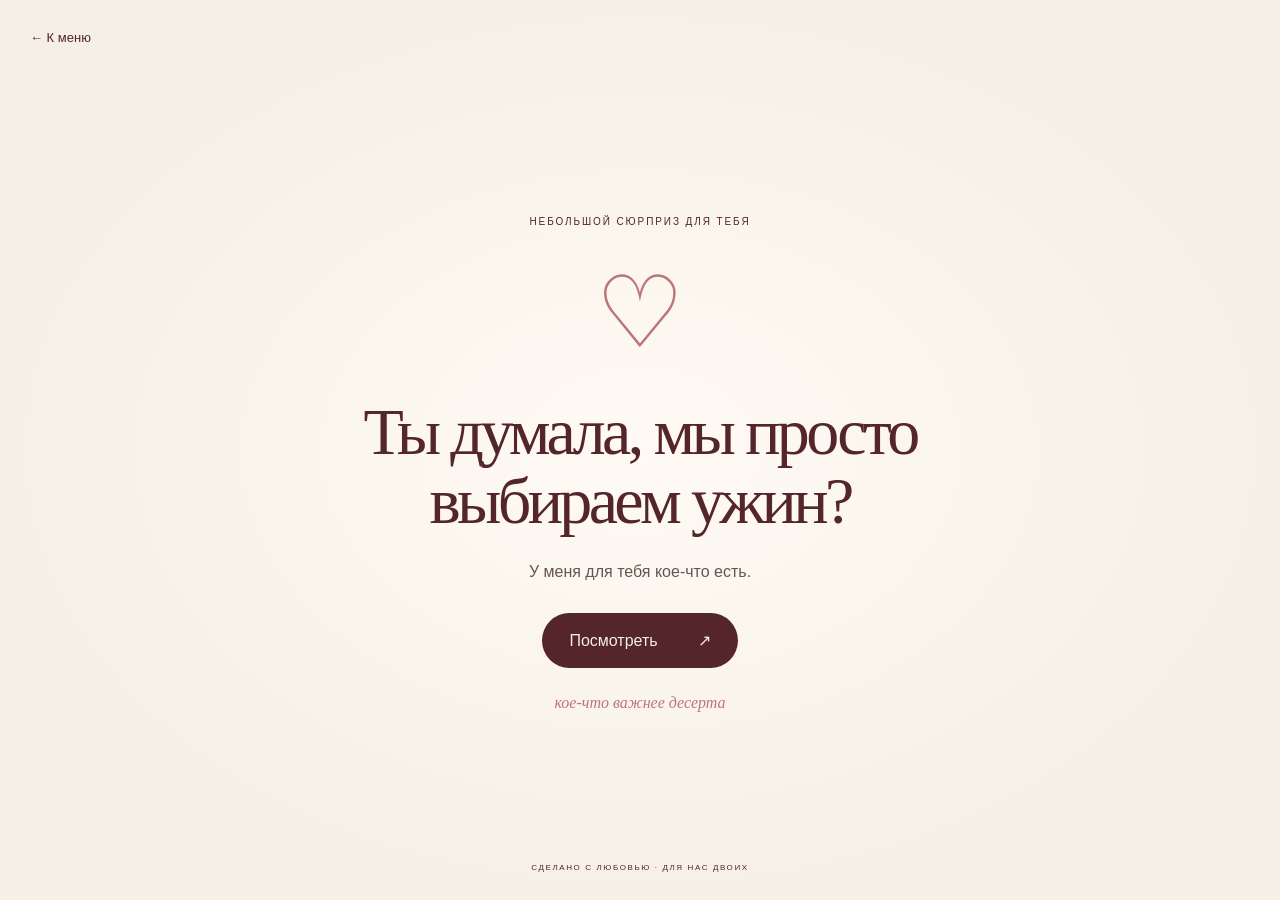
==== love.html @ b298af9b "for my ulyasha" ====
<!DOCTYPE html>
<html lang="ru">
<head>
<meta charset="UTF-8"><meta name="viewport" content="width=device-width, initial-scale=1">
<meta name="theme-color" content="#f5efe5"><title>Один год с тобой</title>
<link rel="stylesheet" href="love.css"><script src="love-content.js" defer></script><script src="love.js" defer></script>
</head>
<body>
<a class="skip" href="#album">К альбому</a>
<section class="invitation" id="invitation" aria-labelledby="invite-title">
<a class="back" href="menu.html#c-surprise">← К меню</a>
<div class="invitation__inner"><span class="eyebrow">НЕБОЛЬШОЙ СЮРПРИЗ ДЛЯ ТЕБЯ</span><span class="heart" aria-hidden="true">♡</span><h1 id="invite-title"></h1><p id="invite-note"></p><button class="pill" id="enter" type="button">Посмотреть <span aria-hidden="true">↗</span></button><span class="handwritten">кое-что важнее десерта</span></div>
<span class="invitation__foot">СДЕЛАНО С ЛЮБОВЬЮ · ДЛЯ НАС ДВОИХ</span>
</section>
<main id="album" hidden>
<header class="topline"><a href="menu.html#c-surprise">← Назад к ужину</a><span>НАША МАЛЕНЬКАЯ ИСТОРИЯ</span><span aria-hidden="true">♡</span></header>
<section class="hero">
<div class="hero__text"><p class="eyebrow" id="greeting"></p><h1 id="album-title" tabindex="-1"></h1><p class="hero__subtitle" id="subtitle"></p><p id="date"></p><a class="text-link" href="#moments">Листать воспоминания <span aria-hidden="true">↓</span></a></div>
<figure class="hero__photo"><button class="photo-open" data-photo="cover" data-alt="Твой портрет в кафе" aria-label="Открыть портрет"><img src="images/us/cover.webp" width="1050" height="1400" alt="Твой портрет в кафе" fetchpriority="high"></button><figcaption class="handwritten">моя любимая ♡</figcaption><span class="photo-stamp" aria-hidden="true">LOVE<br>NOTES</span></figure>
</section>
<div class="dedication"><span aria-hidden="true">✳</span><p id="dedication"></p><span class="eyebrow">И Я ВЫБИРАЛ БЫ СНОВА</span></div>
<section class="moments section" id="moments"><div class="section-heading"><span class="eyebrow">01 / СОХРАНИТЬ В ПАМЯТИ</span><h2>Наши <em>моменты</em></h2><p>Не все. Просто те, на которые хочется смотреть ещё.</p></div><div id="memories" class="memory-grid"></div></section>
<section class="details section"><div class="section-heading"><span class="eyebrow">02 / МОИ ЛЮБИМЫЕ ДЕТАЛИ</span><h2>Столько причин<br><em>улыбаться.</em></h2></div><div class="details-grid" id="details"></div><p class="details-note handwritten">И на каждой фотографии — ты.</p></section>
<section class="fun section"><div class="section-heading"><span class="eyebrow">03 / БЫТЬ СОБОЙ</span><h2>А ещё мы<br><em>вот такие.</em></h2><p>Мой любимый вид несерьёзности.</p></div><div class="fun-controls"><span>Листай фотографии →</span><div><button id="fun-prev" type="button" aria-label="Предыдущие смешные фото">←</button><button id="fun-next" type="button" aria-label="Следующие смешные фото">→</button></div></div><div class="fun-strip" id="funny" tabindex="0" aria-label="Наши смешные фотографии"></div></section>
<section class="letter-section section" id="letter"><span class="eyebrow">04 / САМОЕ ГЛАВНОЕ</span><h2>У меня для тебя<br><em>письмо.</em></h2><p>Его не было в меню. Но оно было в планах.</p>
<button class="envelope" id="letter-toggle" type="button" aria-expanded="false" aria-controls="letter-paper"><span class="envelope__address handwritten">только тебе</span><span class="seal" aria-hidden="true">♡</span><span class="envelope__action">Нажми, чтобы открыть</span></button>
<article class="letter-paper" id="letter-paper" hidden tabindex="-1"><span class="eyebrow">НЕСКОЛЬКО СЛОВ ОТ МЕНЯ</span><h3 id="letter-title"></h3><div id="letter-body"></div><p class="handwritten signature" id="signature"></p><button class="text-link" id="letter-close" type="button">Сложить письмо ↑</button></article>
</section>
<footer class="ending"><img src="images/us/drawing.webp" alt="Наш нарисованный портрет у деревянной лестницы" width="440" height="550" loading="lazy"><p class="handwritten">мы — моя любимая история</p><h2 id="ending"></h2><a class="text-link" href="#album">Перелистать сначала ↑</a><span class="eyebrow">С ЛЮБОВЬЮ, ДЕНИС ♡</span></footer>
</main>
<dialog id="viewer" aria-label="Просмотр фотографии"><button class="viewer-close" aria-label="Закрыть фотографию" type="button">×</button><img id="viewer-image" alt=""><p id="viewer-caption"></p></dialog>
<noscript><p class="noscript">Для открытия интерактивного альбома включи JavaScript в браузере.</p></noscript>
</body></html>
---- love.css ----
/* Цвета и размеры можно менять здесь. Сайт не зависит от внешних шрифтов. */
:root {
  --paper:#f5efe5;
  --ink:#542529;
  --rose:#bb7677;
  --line:#d9c5b9;
  --body:#655651;
  --serif:Georgia,'Times New Roman',serif
}
* {
  box-sizing:border-box
}
html {
  scroll-behavior:smooth;
  scroll-padding-top:25px
}
body {
  margin:0;
  background:var(--paper);
  color:var(--ink);
  font-family:Arial,sans-serif;
  font-size:16px;
  line-height:1.6
}
button,a {
  -webkit-tap-highlight-color:transparent
}
button {
  font:inherit;
  cursor:pointer
}
a {
  color:inherit
}
button {
  color:inherit
}
img {
  display:block;
  max-width:100%;
  height:auto
}
button:focus-visible,a:focus-visible,[tabindex]:focus-visible {
  outline:3px solid var(--rose);
  outline-offset:6px
}
[hidden] {
  display:none!important
}
h1,h2,h3,p,figure {
  margin:0
}
h1,h2,h3 {
  font-family:var(--serif);
  font-weight:400;
  line-height:1.04;
  letter-spacing:-.055em
}
em {
  font-weight:400;
  color:var(--rose)
}
.eyebrow {
  font-size:10px;
  letter-spacing:.19em;
  line-height:1.6
}
.handwritten {
  font-family:'Segoe Print','Comic Sans MS',cursive;
  font-style:italic
}
.skip {
  position:absolute;
  left:10px;
  top:-100px;
  z-index:10
}
.skip:focus {
  top:10px;
  background:white
}
.back {
  position:absolute;
  top:28px;
  left:30px;
  font-size:13px;
  text-decoration:none
}
.invitation {
  min-height:100svh;
  display:flex;
  justify-content:center;
  align-items:center;
  text-align:center;
  padding:110px 24px 80px;
  position:relative;
  background:radial-gradient(ellipse at center,#fffaf4 0%,var(--paper) 75%)
}
.invitation__inner {
  max-width:650px;
  display:flex;
  align-items:center;
  flex-direction:column
}
.heart {
  font:100px var(--serif);
  color:var(--rose);
  line-height:1.2;
  margin:24px 0
}
.invitation h1 {
  font-size:clamp(40px,7vw,66px);
  max-width:620px
}
.invitation p {
  margin:24px 0 28px;
  color:var(--body)
}
.pill {
  background:var(--ink);
  color:var(--paper);
  border:0;
  padding:15px 27px;
  border-radius:40px;
  display:inline-flex;
  gap:40px;
  align-items:center
}
.pill:hover {
  background:#75373d
}
.invitation .handwritten {
  font-size:16px;
  color:var(--rose);
  margin-top:22px
}
.invitation__foot {
  position:absolute;
  bottom:25px;
  font-size:8px;
  letter-spacing:.2em
}
.topline {
  max-width:1200px;
  margin:auto;
  padding:26px 36px;
  display:flex;
  justify-content:space-between;
  gap:20px;
  align-items:center;
  border-bottom:1px solid var(--line);
  font-size:10px;
  letter-spacing:.1em
}
.topline a {
  text-decoration:none;
  font-size:12px;
  letter-spacing:0
}
.topline>span:last-child {
  font-size:25px
}
.hero {
  max-width:1130px;
  margin:auto;
  padding:90px 38px 100px;
  display:grid;
  grid-template-columns:1.1fr 1fr;
  align-items:center;
  gap:60px
}
.hero h1 {
  font-size:clamp(64px,8vw,108px);
  max-width:600px;
  margin:25px 0
}
.hero__subtitle {
  color:var(--body);
  max-width:280px;
  line-height:1.8
}
.hero #date {
  font-size:13px;
  margin-top:15px;
  color:var(--rose)
}
.text-link {
  display:inline-block;
  font-size:13px;
  text-decoration:none;
  border:0;
  border-bottom:1px solid var(--rose);
  background:none;
  padding:4px 0
}
.hero .text-link {
  margin-top:35px
}
.hero__photo {
  position:relative;
  background:#fffaf4;
  padding:13px 13px 21px;
  transform:rotate(3deg);
  box-shadow:0 12px 35px #54252915;
  max-width:430px
}
.hero__photo img {
  aspect-ratio:3/4;
  object-fit:cover
}
.photo-open {
  display:block;
  border:0;
  background:transparent;
  padding:0;
  width:100%;
  text-align:left
}
.hero__photo figcaption {
  text-align:center;
  font-size:23px;
  padding-top:13px
}
.photo-stamp {
  position:absolute;
  right:-20px;
  top:-24px;
  width:78px;
  height:78px;
  background:var(--ink);
  border:4px double var(--paper);
  color:var(--paper);
  border-radius:50%;
  display:grid;
  align-content:center;
  text-align:center;
  font-size:11px;
  line-height:1.4;
  letter-spacing:.12em;
  transform:rotate(13deg);
  pointer-events:none
}
.dedication {
  border-top:1px solid var(--line);
  border-bottom:1px solid var(--line);
  text-align:center;
  padding:60px 24px
}
.dedication>span:first-child {
  color:var(--rose);
  font-size:30px
}
.dedication p {
  font-family:var(--serif);
  font-size:clamp(26px,4vw,42px);
  line-height:1.3;
  max-width:760px;
  margin:15px auto 25px;
  letter-spacing:-.025em
}
.section {
  max-width:1130px;
  margin:0 auto;
  padding:100px 38px
}
.section-heading {
  margin-bottom:50px
}
.section-heading h2,.letter-section h2 {
  font-size:clamp(44px,6vw,74px);
  margin:18px 0 22px
}
.section-heading p,.letter-section>p {
  color:var(--body);
  font-size:14px;
  max-width:370px
}
.memory-grid {
  display:grid;
  grid-template-columns:1fr 1fr;
  gap:75px 65px
}
.memory:nth-child(even) {
  margin-top:110px
}
.memory:nth-child(3) {
  margin-top:-70px
}
.memory__photo {
  position:relative
}
.memory__photo img {
  width:100%;
  aspect-ratio:4/5;
  object-fit:cover
}
.memory:nth-child(3) img {
  aspect-ratio:4/3
}
.memory__number {
  display:block;
  font-size:10px;
  letter-spacing:.15em;
  color:var(--rose);
  margin:24px 0 12px
}
.memory h3 {
  font-size:33px;
  letter-spacing:-.035em;
  margin-bottom:14px;
  line-height:1.13
}
.memory p {
  font-size:14px;
  color:var(--body);
  max-width:330px
}
.details {
  border-top:1px solid var(--line)
}
.details-grid {
  display:grid;
  grid-template-columns:repeat(3,1fr);
  gap:25px
}
.detail {
  padding:10px 10px 18px;
  background:#fffaf4;
  box-shadow:0 8px 24px #54252910;
  transform:rotate(-3deg)
}
.detail:nth-child(2) {
  transform:rotate(3deg);
  margin-top:28px
}
.detail:nth-child(3) {
  transform:rotate(-1deg)
}
.detail img {
  aspect-ratio:3/4;
  object-fit:cover;
  width:100%
}
.detail figcaption {
  font-size:16px;
  text-align:center;
  margin-top:14px
}
.details-note {
  text-align:right;
  color:var(--rose);
  margin-top:45px;
  font-size:23px
}
.fun {
  border-top:1px solid var(--line)
}
.fun-controls {
  display:flex;
  justify-content:space-between;
  align-items:center;
  font-size:12px;
  color:var(--body);
  margin-bottom:22px
}
.fun-controls button {
  width:40px;
  height:40px;
  border:1px solid var(--line);
  border-radius:50%;
  background:none;
  margin-left:8px
}
.fun-strip {
  display:flex;
  gap:22px;
  overflow-x:auto;
  scroll-snap-type:x mandatory;
  padding:5px 5px 25px;
  scrollbar-color:var(--rose) transparent;
  scrollbar-width:thin
}
.fun-card {
  flex:0 0 29%;
  min-width:220px;
  scroll-snap-align:start;
  background:#fffaf4;
  padding:10px 10px 20px
}
.fun-card img {
  aspect-ratio:3/4;
  object-fit:cover;
  width:100%
}
.fun-card figcaption {
  padding-top:16px;
  text-align:center;
  font-size:15px
}
.letter-section {
  text-align:center;
  border-top:1px solid var(--line)
}
.letter-section>p {
  margin:auto
}
.envelope {
  margin:45px auto 0;
  width:min(100%,440px);
  height:275px;
  position:relative;
  border:1px solid #d8b6a8;
  background:linear-gradient(150deg,transparent 49.5%,#d8b6a8 50%,transparent 50.5%) top left/50% 70% no-repeat,linear-gradient(210deg,transparent 49.5%,#d8b6a8 50%,transparent 50.5%) top right/50% 70% no-repeat,#eddbcb;
  box-shadow:0 15px 40px #54252912;
  display:flex;
  flex-direction:column;
  align-items:center;
  justify-content:center;
  gap:14px;
  transition:transform .25s
}
.envelope:hover {
  transform:translateY(-4px) rotate(-1deg)
}
.envelope__address {
  font-size:24px
}
.seal {
  width:58px;
  height:58px;
  display:grid;
  place-items:center;
  border-radius:50%;
  background:var(--ink);
  color:var(--paper);
  font-size:34px;
  box-shadow:0 3px 0 #36181b
}
.envelope__action {
  font-size:11px;
  margin-top:5px
}
.letter-paper {
  background:#fffcf6;
  text-align:left;
  max-width:640px;
  margin:38px auto 0;
  padding:50px;
  box-shadow:0 10px 40px #5425290d;
  border-top:3px solid var(--rose)
}
.letter-paper h3 {
  font-size:42px;
  margin:24px 0 30px
}
.letter-paper p {
  font-size:16px;
  line-height:1.95;
  color:var(--body);
  margin-bottom:22px
}
.letter-paper .signature {
  font-size:27px;
  color:var(--ink);
  margin:36px 0
}
.ending {
  text-align:center;
  padding:0 24px 55px
}
.ending>img {
  width:260px;
  max-height:340px;
  object-fit:contain;
  margin:0 auto 20px;
  mix-blend-mode:multiply
}
.ending>.handwritten {
  color:var(--rose);
  font-size:20px;
  margin-bottom:25px
}
.ending h2 {
  font-size:clamp(36px,5vw,60px);
  max-width:650px;
  margin:auto
}
.ending .text-link {
  margin:30px 0 50px
}
.ending .eyebrow {
  display:block
}
#viewer {
  border:0;
  background:transparent;
  color:white;
  width:100%;
  max-width:1000px;
  max-height:100svh;
  padding:50px 25px 20px;
  text-align:center;
  overflow:auto
}
#viewer::backdrop {
  background:#241519f2
}
#viewer img {
  max-height:78svh;
  max-width:100%;
  width:auto;
  object-fit:contain;
  margin:auto
}
#viewer p {
  font-size:13px;
  margin-top:16px
}
.viewer-close {
  position:fixed;
  top:15px;
  right:20px;
  background:var(--paper);
  border:0;
  border-radius:50%;
  width:40px;
  height:40px;
  font-size:25px;
  color:var(--ink)
}
.noscript {
  padding:20px;
  text-align:center
}
@media(max-width:650px) {
  .topline {
  padding:18px 22px
}
.topline>span:nth-child(2) {
  font-size:8px;
  max-width:100px;
  text-align:right
}
.hero {
  padding:48px 25px 65px;
  grid-template-columns:1fr;
  gap:48px
}
.hero h1 {
  font-size:76px;
  max-width:340px
}
.hero__text {
  padding-right:10px
}
.hero__subtitle {
  font-size:14px;
  max-width:240px
}
.hero .text-link {
  margin-top:20px
}
.hero__photo {
  width:85%;
  margin:0 auto;
  padding:10px 10px 14px
}
.hero__photo figcaption {
  font-size:20px
}
.photo-stamp {
  width:62px;
  height:62px;
  right:-16px;
  top:-18px;
  font-size:9px
}
.section {
  padding:65px 25px
}
.section-heading {
  margin-bottom:35px
}
.section-heading h2,.letter-section h2 {
  font-size:51px
}
.memory-grid {
  grid-template-columns:1fr;
  gap:42px
}
.memory:nth-child(even),.memory:nth-child(3) {
  margin-top:0
}
.memory:nth-child(even) {
  padding-left:27px
}
.memory:nth-child(odd) {
  padding-right:14px
}
.memory h3 {
  font-size:31px
}
.memory__number {
  margin-top:20px
}
.details-grid {
  grid-template-columns:1fr 1fr;
  gap:20px 12px
}
.detail:last-child {
  grid-column:1/-1;
  width:62%;
  justify-self:center;
  margin-top:8px;
  transform:rotate(-4deg)
}
.detail figcaption {
  font-size:12px
}
.details-note {
  font-size:18px;
  text-align:center;
  margin-top:30px
}
.fun-card {
  flex-basis:76%;
  min-width:0
}
.fun-strip {
  gap:16px
}
.letter-paper {
  padding:30px 24px
}
.letter-paper h3 {
  font-size:36px
}
.envelope {
  height:220px
}
.ending>img {
  width:220px
}
.ending>.handwritten {
  font-size:17px
}
.invitation h1 {
  font-size:46px
}
.invitation .eyebrow {
  font-size:9px
}
.heart {
  font-size:85px;
  margin:20px 0
}
.dedication {
  padding:40px 25px
}
.dedication p {
  font-size:30px
}
}
@media(max-width:350px) {
  .hero h1 {
  font-size:64px
}
.section-heading h2,.letter-section h2 {
  font-size:44px
}
.invitation h1 {
  font-size:39px
}
.topline {
  gap:10px
}
}
@media(prefers-reduced-motion:reduce) {
  html {
  scroll-behavior:auto
}
*,*::before,*::after {
  transition:none!important;
  animation:none!important
}
}
@media (min-width:651px) and (max-width:900px) {
  .hero {
  gap:30px;
  padding-left:40px;
  padding-right:55px
}
.photo-stamp {
  right:0
}
.hero h1 {
  font-size:64px
}
}
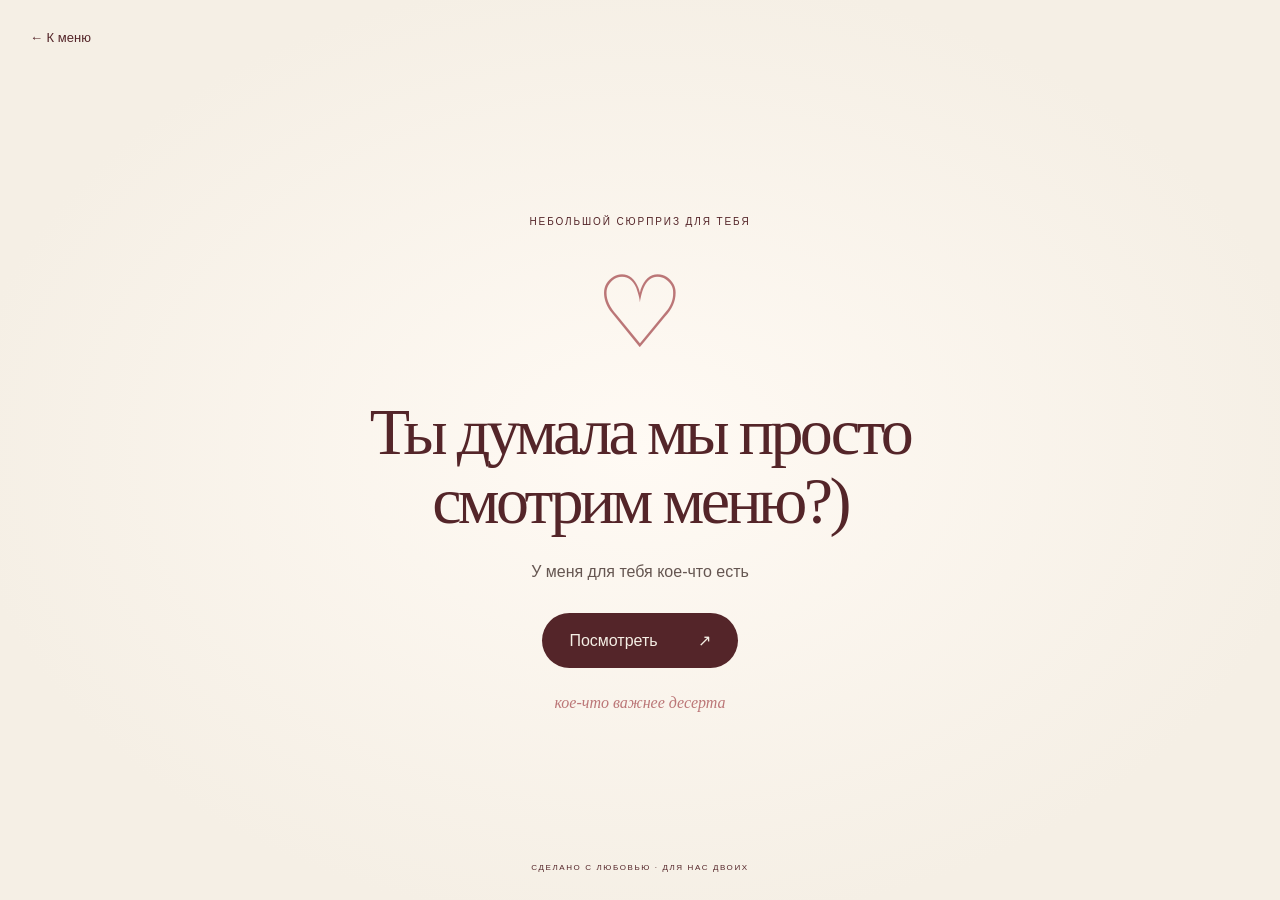
==== commit fe75b5a5: "Добавил фотографии в альбом" ====
--- a/love.html
+++ b/love.html
@@ -3,7 +3,7 @@
 <head>
 <meta charset="UTF-8"><meta name="viewport" content="width=device-width, initial-scale=1">
 <meta name="theme-color" content="#f5efe5"><title>Один год с тобой</title>
-<link rel="stylesheet" href="love.css"><script src="love-content.js" defer></script><script src="love.js" defer></script>
+<link rel="stylesheet" href="love.css"><link rel="stylesheet" href="love-extras.css"><script src="love-content.js" defer></script><script src="love.js" defer></script><script src="love-extras.js" defer></script>
 </head>
 <body>
 <a class="skip" href="#album">К альбому</a>
@@ -15,19 +15,26 @@
 <main id="album" hidden>
 <header class="topline"><a href="menu.html#c-surprise">← Назад к ужину</a><span>НАША МАЛЕНЬКАЯ ИСТОРИЯ</span><span aria-hidden="true">♡</span></header>
 <section class="hero">
-<div class="hero__text"><p class="eyebrow" id="greeting"></p><h1 id="album-title" tabindex="-1"></h1><p class="hero__subtitle" id="subtitle"></p><p id="date"></p><a class="text-link" href="#moments">Листать воспоминания <span aria-hidden="true">↓</span></a></div>
+<div class="hero__text"><p class="eyebrow" id="greeting"></p><h1 id="album-title" tabindex="-1"></h1><p class="hero__subtitle" id="subtitle"></p><p id="date"></p><a class="text-link" href="#moments">Листать воспоминания <span aria-hidden="true">↓</span></a><div class="random-photo-control"><button class="text-link" id="random-photo" type="button">Случайное фото ↗</button></div></div>
 <figure class="hero__photo"><button class="photo-open" data-photo="cover" data-alt="Твой портрет в кафе" aria-label="Открыть портрет"><img src="images/us/cover.webp" width="1050" height="1400" alt="Твой портрет в кафе" fetchpriority="high"></button><figcaption class="handwritten">моя любимая ♡</figcaption><span class="photo-stamp" aria-hidden="true">LOVE<br>NOTES</span></figure>
 </section>
 <div class="dedication"><span aria-hidden="true">✳</span><p id="dedication"></p><span class="eyebrow">И Я ВЫБИРАЛ БЫ СНОВА</span></div>
-<section class="moments section" id="moments"><div class="section-heading"><span class="eyebrow">01 / СОХРАНИТЬ В ПАМЯТИ</span><h2>Наши <em>моменты</em></h2><p>Не все. Просто те, на которые хочется смотреть ещё.</p></div><div id="memories" class="memory-grid"></div></section>
-<section class="details section"><div class="section-heading"><span class="eyebrow">02 / МОИ ЛЮБИМЫЕ ДЕТАЛИ</span><h2>Столько причин<br><em>улыбаться.</em></h2></div><div class="details-grid" id="details"></div><p class="details-note handwritten">И на каждой фотографии — ты.</p></section>
-<section class="fun section"><div class="section-heading"><span class="eyebrow">03 / БЫТЬ СОБОЙ</span><h2>А ещё мы<br><em>вот такие.</em></h2><p>Мой любимый вид несерьёзности.</p></div><div class="fun-controls"><span>Листай фотографии →</span><div><button id="fun-prev" type="button" aria-label="Предыдущие смешные фото">←</button><button id="fun-next" type="button" aria-label="Следующие смешные фото">→</button></div></div><div class="fun-strip" id="funny" tabindex="0" aria-label="Наши смешные фотографии"></div></section>
-<section class="letter-section section" id="letter"><span class="eyebrow">04 / САМОЕ ГЛАВНОЕ</span><h2>У меня для тебя<br><em>письмо.</em></h2><p>Его не было в меню. Но оно было в планах.</p>
+<section class="moments section" id="moments"><div class="section-heading"><span class="eyebrow">01 / СОХРАНИТЬ В ПАМЯТИ</span><h2>Наши <em>моменты</em></h2><p>Не все Просто те, на которые хочется смотреть еще</p></div><div id="memories" class="memory-grid"></div></section>
+<section class="details section"><div class="section-heading"><span class="eyebrow">02 / МОИ ЛЮБИМЫЕ ДЕТАЛИ</span><h2>Столько причин<br><em>улыбаться</em></h2></div><div class="details-grid" id="details"></div><p class="details-note handwritten">И на каждой фотографии — ты</p></section>
+<section class="fun section fun-album"><div class="section-heading"><span class="eyebrow">03 / НАШИ ФОТО</span><h2>Еще немного <em>нас</em></h2></div><div class="fun-grid" id="funny" aria-label="Наши фотографии"></div></section>
+
+
+<section class="section pockets" id="pockets"><div class="section-heading"><span class="eyebrow">04 / Я РЯДОМ, ДАЖЕ ЗДЕСЬ</span><h2>Открой,<br><em>когда</em></h2><p>Маленькие письма для разных дней Выбирай то, которое нужно сейчас</p></div><div id="pocket-grid"></div></section>
+<section class="section game-section" id="game"><div class="section-heading"><span class="eyebrow">05 / МЫ ВСЕГДА НАХОДИМ ДРУГ ДРУГА</span><h2>Найди <em>нас</em></h2><p>Переворачивай по две карточки и найди все пары Здесь можно никуда не торопиться</p></div><div class="game-toolbar"><p id="game-score" role="status"></p><button class="text-link" id="game-reset" type="button">Начать заново ↻</button></div><div id="memory-game" aria-label="Игра на поиск пар"></div><p id="game-win" class="win-note" role="status" hidden>Все пары вместе! Твой приз — один очень долгий обним ♡</p></section>
+<section class="section little-things"><div class="section-heading"><span class="eyebrow">06 / ЕЩЕ НЕМНОГО ХОРОШЕГО</span><h2>Для улыбки<br><em>И для нас</em></h2></div><div class="little-grid little-grid--single"><article><span class="eyebrow">КАРМАННЫЙ ЗАПАС НЕЖНОСТИ</span><p id="compliment" aria-live="polite">Кажется, кому-то здесь нужен комплимент</p><button class="pill" id="compliment-button" type="button">Это мне ♡</button></article></div></section>
+<section class="letter-section section" id="letter"><span class="eyebrow">07 / САМОЕ ГЛАВНОЕ</span><h2>У меня для тебя<br><em>письмо</em></h2><p>Его не было в меню Но оно было в планах</p>
 <button class="envelope" id="letter-toggle" type="button" aria-expanded="false" aria-controls="letter-paper"><span class="envelope__address handwritten">только тебе</span><span class="seal" aria-hidden="true">♡</span><span class="envelope__action">Нажми, чтобы открыть</span></button>
 <article class="letter-paper" id="letter-paper" hidden tabindex="-1"><span class="eyebrow">НЕСКОЛЬКО СЛОВ ОТ МЕНЯ</span><h3 id="letter-title"></h3><div id="letter-body"></div><p class="handwritten signature" id="signature"></p><button class="text-link" id="letter-close" type="button">Сложить письмо ↑</button></article>
 </section>
-<footer class="ending"><img src="images/us/drawing.webp" alt="Наш нарисованный портрет у деревянной лестницы" width="440" height="550" loading="lazy"><p class="handwritten">мы — моя любимая история</p><h2 id="ending"></h2><a class="text-link" href="#album">Перелистать сначала ↑</a><span class="eyebrow">С ЛЮБОВЬЮ, ДЕНИС ♡</span></footer>
+<footer class="ending"><img src="images/us/drawing.webp" alt="Наш нарисованный портрет у деревянной лестницы" width="440" height="550" loading="lazy"><p class="handwritten">мы — моя любимая история</p><h2 id="ending"></h2><a class="text-link" href="#album">Перелистать сначала ↑</a><div class="credits"><p>В главных ролях — мы</p><p>Оператор — кто успел достать телефон</p><p>Жанр — любовь с элементами дурачества</p></div><button id="secret-heart" type="button" aria-label="Секретное сердечко" aria-describedby="secret-hint">♡</button><p id="secret-hint">У этого сердечка есть секрет Нажми пять раз</p><span class="eyebrow">С ЛЮБОВЬЮ, ДЕНИС ♡</span></footer>
 </main>
 <dialog id="viewer" aria-label="Просмотр фотографии"><button class="viewer-close" aria-label="Закрыть фотографию" type="button">×</button><img id="viewer-image" alt=""><p id="viewer-caption"></p></dialog>
-<noscript><p class="noscript">Для открытия интерактивного альбома включи JavaScript в браузере.</p></noscript>
+<dialog id="extra-dialog" aria-labelledby="extra-title"><button class="extra-close" type="button" aria-label="Закрыть">×</button><div id="extra-content"></div></dialog>
+
+<noscript><p class="noscript">Для открытия интерактивного альбома включи JavaScript в браузере</p></noscript>
 </body></html>
--- a/love-extras.css
+++ b/love-extras.css
@@ -0,0 +1,59 @@
+/* Дополнительные главы альбома. */
+.album-nav{max-width:1054px;margin:0 auto;display:flex;gap:12px;flex-wrap:wrap;padding:25px;border-block:1px solid var(--line)}
+.album-nav a{font-size:12px;text-decoration:none;border:1px solid var(--line);border-radius:30px;padding:9px 15px}
+.museum,.game-section,.little-things{border-bottom:1px solid var(--line)}
+#museum-grid{display:grid;grid-template-columns:repeat(3,minmax(0,1fr));gap:24px}
+.museum-card{background:#fffbf4;padding:16px;border:1px solid var(--line);text-align:left;transform:rotate(-2deg);box-shadow:0 8px 24px #5425290c}
+.museum-card:nth-child(2){transform:rotate(2deg);margin-top:20px}
+.museum-card img{width:100%;aspect-ratio:1;object-fit:cover;margin:16px 0}
+.museum-title{display:block;font:26px/1.15 var(--serif);letter-spacing:-.03em}
+.museum-label{display:block;font-size:11px;margin-top:20px;color:var(--body)}
+#dance-again{margin-top:35px}
+#pocket-grid{display:grid;grid-template-columns:1fr 1fr;gap:20px}
+.pocket{position:relative;display:flex;flex-direction:column;align-items:flex-start;border:1px solid #d8b6a8;padding:30px;background:linear-gradient(155deg,transparent 49.7%,#d8b6a8 50%,transparent 50.3%) right top/100% 50% no-repeat,#eddccd;min-height:230px;text-align:left}
+.pocket:nth-child(2),.pocket:nth-child(3){background-color:#eee5d9}
+.pocket-mark{font:34px var(--serif);margin-bottom:15px;color:var(--rose)}
+.pocket-title{font:33px/1.1 var(--serif);margin-top:12px;letter-spacing:-.04em}.pocket-open{font-size:11px;margin-top:25px}
+.game-toolbar{display:flex;align-items:center;justify-content:space-between;gap:12px;margin-bottom:24px;font-size:12px}
+#memory-game{display:grid;grid-template-columns:repeat(4,minmax(0,1fr));gap:14px;max-width:680px;margin:auto}
+.memory-tile{position:relative;aspect-ratio:4/5;border:1px solid var(--rose);border-radius:8px;padding:0;overflow:hidden;background:repeating-linear-gradient(45deg,#713b40 0 8px,#69353a 8px 16px);color:#efdac8}
+.memory-tile span{font:45px var(--serif)}.memory-tile img{position:absolute;inset:0;width:100%;height:100%;object-fit:cover;visibility:hidden}
+.memory-tile.flipped img{visibility:visible}.memory-tile.matched{border:4px solid #9baf91}.memory-tile.matched:after{content:'✓';position:absolute;bottom:5px;right:5px;border-radius:50%;background:#f5efe5;color:#426138;width:25px;height:25px}
+.win-note{padding:25px;background:#eee3d2;margin-top:25px;text-align:center;font:26px/1.4 var(--serif)}
+.little-grid{display:grid;grid-template-columns:1fr 1fr;gap:25px}.little-grid article{padding:30px;border:1px solid var(--line);display:flex;flex-direction:column;align-items:flex-start;background:#fff9f0}.little-grid p{font:29px/1.3 var(--serif);margin:25px 0 30px;min-height:145px}.little-grid .pill{margin-top:auto;font-size:13px;gap:0}
+.credits{margin:10px auto 35px;font-size:12px;line-height:2;color:var(--body)}
+#secret-heart{border:0;background:transparent;font:58px var(--serif);color:var(--rose);padding:0 20px}#secret-hint{font-size:10px;color:var(--body);margin:10px 0 35px}
+#extra-dialog{background:#fffbf4;color:var(--ink);border:1px solid var(--line);padding:48px 28px 35px;width:calc(100% - 36px);max-width:520px;max-height:85svh;overflow:auto}#extra-dialog::backdrop,#dance-dialog::backdrop{background:#29141cbf;backdrop-filter:blur(6px)}
+.extra-close{position:absolute;right:10px;top:10px;background:transparent;border:0;width:36px;height:36px;font-size:26px}.note-heart{font:65px var(--serif);color:var(--rose)}#extra-content img{max-height:330px;width:100%;object-fit:contain;background:var(--paper);margin-bottom:25px}#extra-content h2{font-size:39px;margin:10px 0 25px}#extra-content p{font-size:16px;line-height:1.9;margin-bottom:25px}#extra-content>.handwritten{color:var(--rose)}
+#dance-dialog{width:calc(100% - 32px);max-width:520px;max-height:95svh;overflow:auto;border:0;padding:35px 20px;text-align:center;background:var(--paper);color:var(--ink)}#dance-dialog h2{font-size:43px;margin:18px 0}.dance-stage{position:relative;height:235px;overflow:hidden;margin:20px -5px 12px;border-bottom:1px solid var(--line)}.dancing-photo{position:absolute;width:130px;padding:7px;background:#fffaf5;left:calc(50% - 65px);top:10px;animation:moon-slide 2s ease-in-out infinite}.dancing-photo img{width:100%;height:155px;object-fit:cover}.dancing-photo figcaption{font-size:11px;padding:5px 0}.dance-spark{position:absolute;color:var(--rose);font-size:35px;top:45px}.spark-one{left:12%}.spark-two{right:12%;top:120px}#dance-dialog>p{font-size:13px;margin:15px 0 20px}#dance-skip{font-size:13px}
+@keyframes moon-slide{0%,100%{transform:translateX(60px) rotate(8deg)}25%{transform:translateX(10px) translateY(-8px) rotate(-6deg)}50%{transform:translateX(-60px) rotate(-8deg)}75%{transform:translateX(-10px) translateY(-8px) rotate(6deg)}}
+@media(max-width:650px){#museum-grid{grid-template-columns:1fr;gap:28px}.museum-card{width:92%;padding:18px}.museum-card:nth-child(2){margin:0 0 0 auto}.museum-card img{aspect-ratio:4/3}.museum-title{font-size:29px}#pocket-grid{gap:12px}.pocket{padding:18px 14px;min-height:215px}.pocket .eyebrow{font-size:8px;letter-spacing:.1em}.pocket-title{font-size:25px}.pocket-open{font-size:9px}.little-grid{grid-template-columns:1fr}.little-grid p{min-height:100px}#memory-game{gap:8px}.memory-tile span{font-size:30px}.game-toolbar{font-size:11px}.game-toolbar button{font-size:11px}#extra-content h2{font-size:33px}}
+@media(prefers-reduced-motion:reduce){.dancing-photo{animation:none}}
+
+.little-grid{grid-template-columns:repeat(2,minmax(0,1fr))}.little-grid article{min-width:0}.little-grid .pill{max-width:100%;white-space:normal;text-align:left;padding:14px 20px}@media(max-width:650px){.little-grid{grid-template-columns:minmax(0,1fr)}}
+
+#pocket-grid{grid-template-columns:repeat(2,minmax(0,1fr))}.pocket{min-width:0}.pocket-title{overflow-wrap:anywhere}@media(max-width:360px){#pocket-grid{grid-template-columns:1fr}.pocket{min-height:190px}}
+
+/* Настоящий ролик: сохраняем кадр целиком, включая ноги. */
+.dance-stage--video{height:auto;border:0;margin:18px 0 12px}.dance-stage--video video{display:block;height:min(40svh,340px);width:auto;max-width:100%;object-fit:contain;margin:auto;border:7px solid #fffaf5;background:#211b1b;border-radius:3px}
+
+@media(max-width:360px){#dance-dialog h2{font-size:35px}}
+
+.random-photo-control{margin-top:14px}.hero .random-photo-control .text-link{margin-top:0;color:var(--rose)}
+
+.little-grid.little-grid--single { grid-template-columns: minmax(0, 1fr); max-width: 640px; margin-inline: auto; }
+
+/* Фото без горизонтальной ленты и стрелок */
+.fun-album .section-heading { margin-bottom: 28px; }
+.fun-album .section-heading h2 { font-size: clamp(38px, 5vw, 62px); max-width: 650px; }
+.fun-grid { display:grid; grid-template-columns:repeat(2,minmax(0,1fr)); gap:18px; }
+.fun-grid .fun-card { min-width:0; margin:0; padding:8px 8px 12px; }
+.fun-grid .fun-card:first-child:nth-last-child(odd) { grid-column:1 / -1; }
+.fun-grid .fun-card img { width:100%; aspect-ratio:3/4; object-fit:cover; }
+.fun-grid .fun-card:first-child:nth-last-child(odd) img { aspect-ratio:3/4; height:auto; object-fit:contain; }
+.fun-grid .fun-card figcaption { margin:0; padding-top:8px; font-size:15px; line-height:1.3; }
+@media(min-width:700px) { .fun-grid { grid-template-columns:repeat(3,minmax(0,1fr)); } .fun-grid .fun-card:first-child:nth-last-child(odd) { grid-column:auto; } .fun-grid .fun-card:first-child:nth-last-child(odd) img { aspect-ratio:3/4; } }
+@media(max-width:650px) { .fun-album { padding-top:45px; padding-bottom:45px; } .fun-grid { gap:14px; } }
+
+/* Большая подборка портретов: одинаковая сетка на телефоне */
+@media(max-width:650px){.details-grid .detail:last-child:nth-child(even){grid-column:auto;width:auto;margin-top:0;transform:rotate(-1deg)}}
